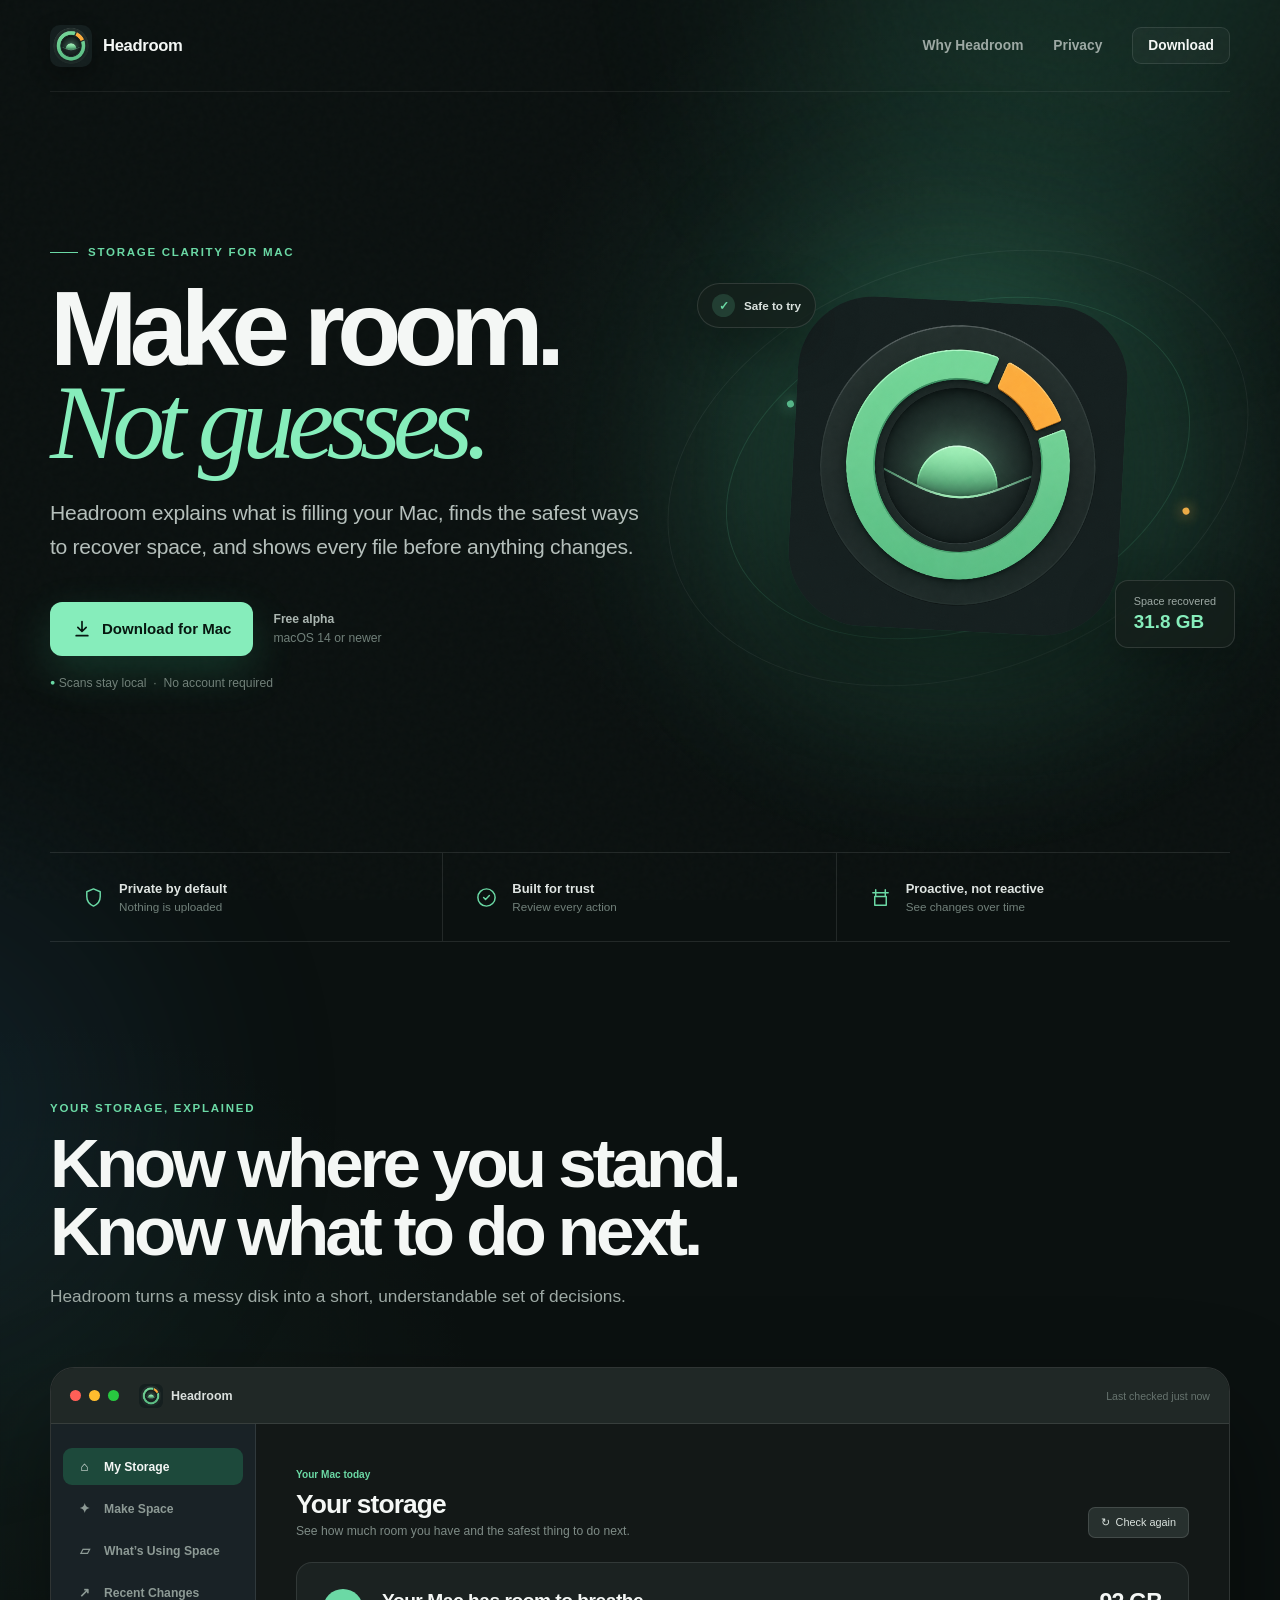
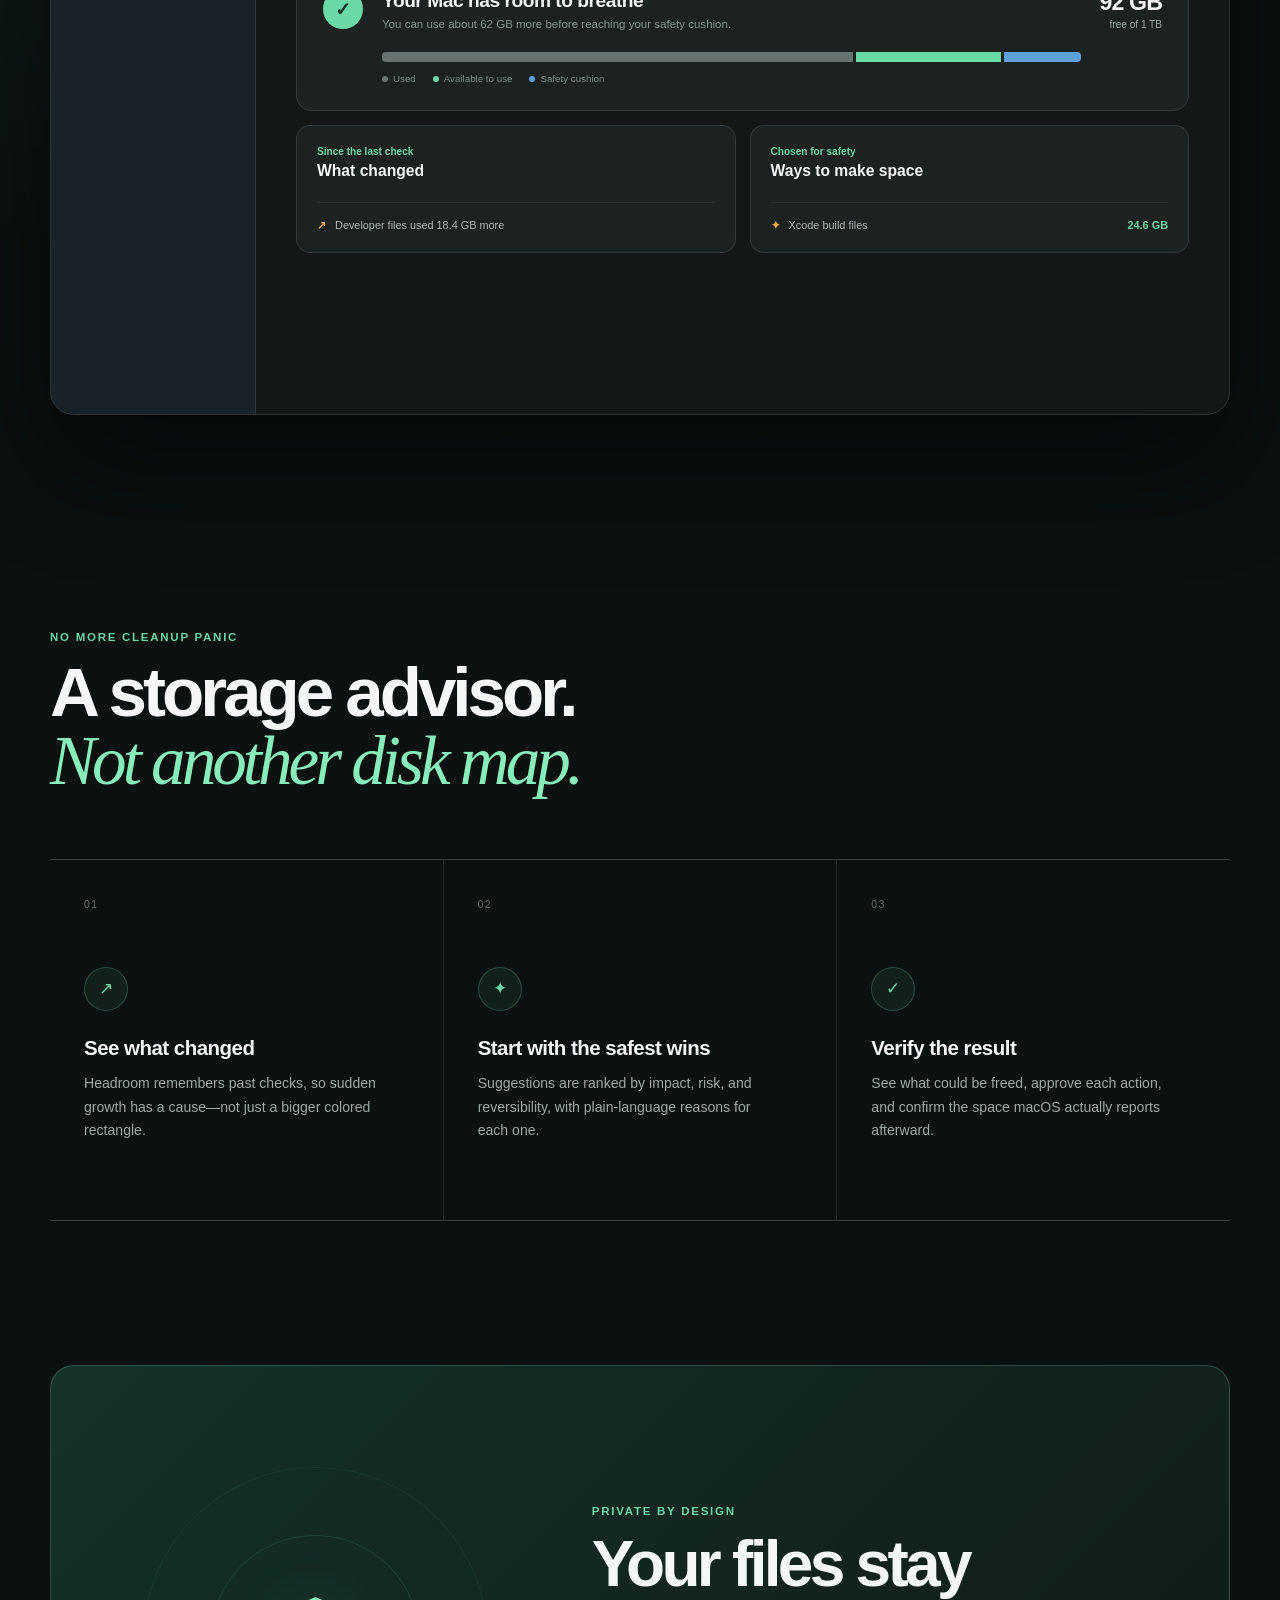
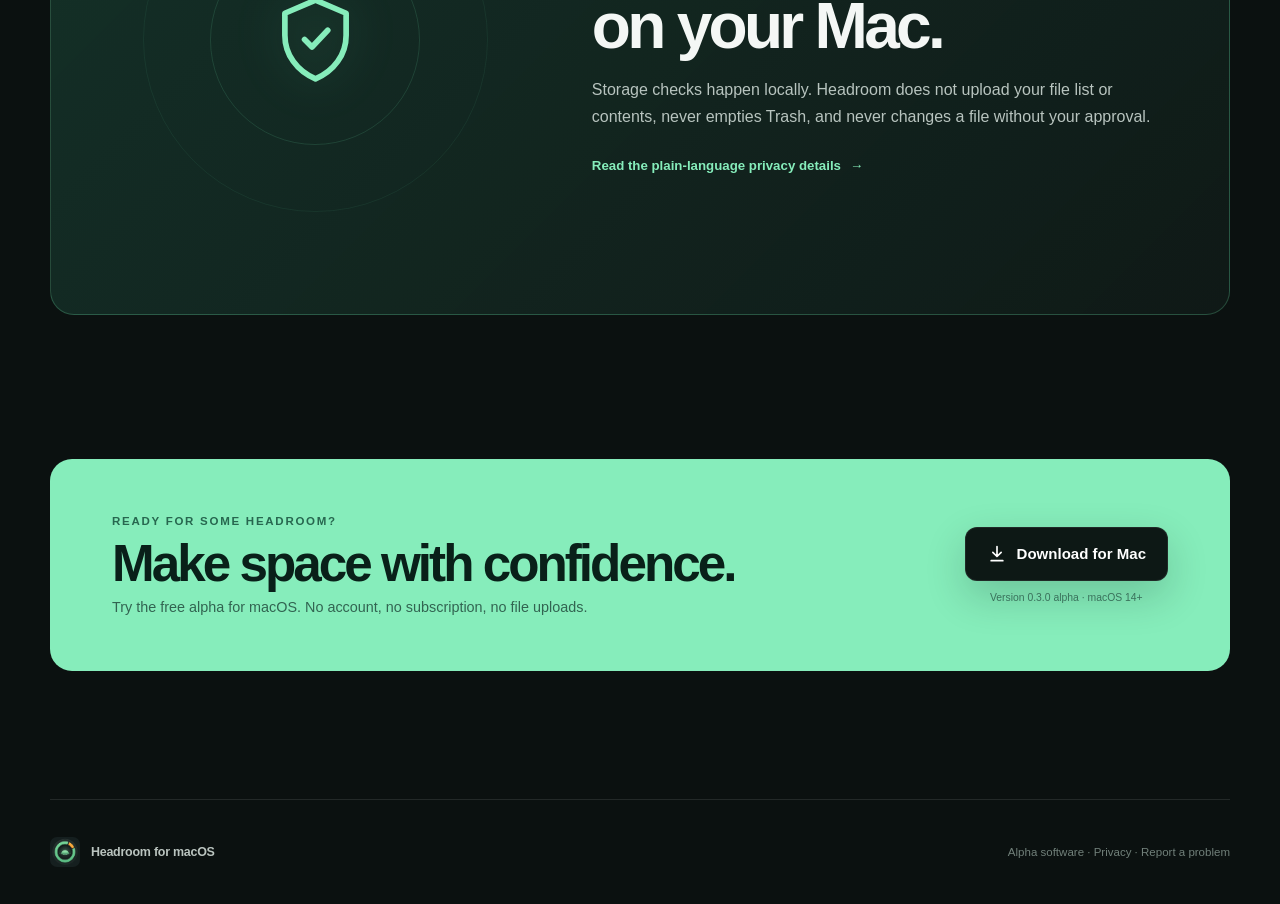
==== release-site/index.html @ cb161063 "Launch Headroom" ====
<!doctype html>
<html lang="en">
<head>
  <meta charset="utf-8">
  <meta name="viewport" content="width=device-width, initial-scale=1">
  <meta name="description" content="Headroom is a private, local-first Mac app that explains what is using your storage and helps you make room safely.">
  <meta name="theme-color" content="#0d1513">
  <meta property="og:title" content="Headroom for Mac — Make room without guessing">
  <meta property="og:description" content="Understand what changed, find the safest ways to recover space, and review every file before anything moves.">
  <meta property="og:image" content="app-icon.png">
  <meta property="og:type" content="website">
  <title>Headroom for Mac — Make room without guessing</title>
  <link rel="icon" href="app-icon.png">
  <link rel="apple-touch-icon" href="app-icon.png">
  <link rel="stylesheet" href="styles.css">
</head>
<body>
  <a class="skip-link" href="#main">Skip to content</a>
  <div class="ambient ambient-one" aria-hidden="true"></div>
  <div class="ambient ambient-two" aria-hidden="true"></div>
  <div class="grain" aria-hidden="true"></div>

  <header class="site-header">
    <a class="brand" href="./" aria-label="Headroom home">
      <img src="app-icon.png" width="42" height="42" alt="">
      <span>Headroom</span>
    </a>
    <nav aria-label="Main navigation">
      <a href="#why">Why Headroom</a>
      <a href="#privacy">Privacy</a>
      <a class="nav-download" href="#download">Download</a>
    </nav>
  </header>

  <main id="main">
    <section class="hero">
      <div class="hero-copy">
        <div class="eyebrow"><span></span> Storage clarity for Mac</div>
        <h1>Make room.<br><em>Not guesses.</em></h1>
        <p class="lede">Headroom explains what is filling your Mac, finds the safest ways to recover space, and shows every file before anything changes.</p>
        <div class="download-row">
          <a class="download-button" href="https://github.com/jacobmoncur/headroom/releases/latest/download/Headroom-0.3.0.dmg">
            <svg aria-hidden="true" viewBox="0 0 24 24"><path d="M12 3v12m0 0 5-5m-5 5-5-5M5 20h14"/></svg>
            Download for Mac
          </a>
          <div class="requirements"><strong>Free alpha</strong><br>macOS 14 or newer</div>
        </div>
        <p class="hero-note"><span aria-hidden="true">●</span> Scans stay local &nbsp;·&nbsp; No account required</p>
      </div>

      <div class="hero-art" aria-hidden="true">
        <div class="orbit orbit-one"></div>
        <div class="orbit orbit-two"></div>
        <div class="hero-icon-wrap">
          <div class="icon-glow"></div>
          <img src="app-icon.png" width="330" height="330" alt="">
        </div>
        <div class="floating-note note-space"><span>Space recovered</span><strong>31.8 GB</strong></div>
        <div class="floating-note note-safe"><i>✓</i><span>Safe to try</span></div>
      </div>
    </section>

    <section class="trust-strip" aria-label="Headroom principles">
      <p><svg aria-hidden="true" viewBox="0 0 24 24"><path d="M12 3 5 6v5c0 4.5 2.8 8.2 7 10 4.2-1.8 7-5.5 7-10V6l-7-3Z"/></svg><span><strong>Private by default</strong>Nothing is uploaded</span></p>
      <p><svg aria-hidden="true" viewBox="0 0 24 24"><path d="m9 12 2 2 4-4M12 3a9 9 0 1 0 0 18 9 9 0 0 0 0-18Z"/></svg><span><strong>Built for trust</strong>Review every action</span></p>
      <p><svg aria-hidden="true" viewBox="0 0 24 24"><path d="M4 7h16M7 4v6m10-6v6M6 11h12v9H6z"/></svg><span><strong>Proactive, not reactive</strong>See changes over time</span></p>
    </section>

    <section class="product-section" aria-labelledby="product-title">
      <div class="section-heading">
        <p class="tiny-label">YOUR STORAGE, EXPLAINED</p>
        <h2 id="product-title">Know where you stand.<br>Know what to do next.</h2>
        <p>Headroom turns a messy disk into a short, understandable set of decisions.</p>
      </div>

      <div class="product-stage" aria-label="Headroom storage summary example">
        <div class="window-chrome">
          <span class="traffic red"></span><span class="traffic yellow"></span><span class="traffic green"></span>
          <div class="window-title"><img src="app-icon.png" width="24" height="24" alt=""> Headroom</div>
          <span class="window-status">Last checked just now</span>
        </div>
        <div class="product-body">
          <aside>
            <div class="nav active"><span class="nav-icon">⌂</span><span>My Storage</span></div>
            <div class="nav"><span class="nav-icon">✦</span><span>Make Space</span></div>
            <div class="nav"><span class="nav-icon">▱</span><span>What’s Using Space</span></div>
            <div class="nav"><span class="nav-icon">↗</span><span>Recent Changes</span></div>
          </aside>
          <div class="app-content">
            <div class="app-heading">
              <div><span>Your Mac today</span><h3>Your storage</h3><p>See how much room you have and the safest thing to do next.</p></div>
              <button type="button" tabindex="-1">↻ &nbsp;Check again</button>
            </div>
            <div class="storage-card">
              <div class="status-mark">✓</div>
              <div class="storage-copy">
                <h4>Your Mac has room to breathe</h4>
                <p>You can use about 62 GB more before reaching your safety cushion.</p>
                <div class="storage-bar"><span class="used"></span><span class="available"></span><span class="reserve"></span></div>
                <div class="legend"><span><i></i> Used</span><span><i></i> Available to use</span><span><i></i> Safety cushion</span></div>
              </div>
              <div class="free-space"><strong>92 GB</strong><span>free of 1 TB</span></div>
            </div>
            <div class="mini-panels">
              <div><span>Since the last check</span><strong>What changed</strong><p><b>↗</b> Developer files used 18.4 GB more</p></div>
              <div><span>Chosen for safety</span><strong>Ways to make space</strong><p><b>✦</b> Xcode build files <em>24.6 GB</em></p></div>
            </div>
          </div>
        </div>
      </div>
    </section>

    <section class="why-section" id="why" aria-labelledby="why-title">
      <div class="why-intro">
        <p class="tiny-label">NO MORE CLEANUP PANIC</p>
        <h2 id="why-title">A storage advisor.<br><em>Not another disk map.</em></h2>
      </div>
      <div class="principles">
        <article><span class="step">01</span><div class="feature-icon">↗</div><h3>See what changed</h3><p>Headroom remembers past checks, so sudden growth has a cause—not just a bigger colored rectangle.</p></article>
        <article><span class="step">02</span><div class="feature-icon">✦</div><h3>Start with the safest wins</h3><p>Suggestions are ranked by impact, risk, and reversibility, with plain-language reasons for each one.</p></article>
        <article><span class="step">03</span><div class="feature-icon">✓</div><h3>Verify the result</h3><p>See what could be freed, approve each action, and confirm the space macOS actually reports afterward.</p></article>
      </div>
    </section>

    <section class="privacy-callout" id="privacy">
      <div class="privacy-visual" aria-hidden="true">
        <div class="privacy-ring ring-outer"></div><div class="privacy-ring ring-inner"></div>
        <svg viewBox="0 0 24 24"><path d="M12 3 5 6v5c0 4.5 2.8 8.2 7 10 4.2-1.8 7-5.5 7-10V6l-7-3Z"/><path d="m9.5 12 1.7 1.7 3.6-3.8"/></svg>
      </div>
      <div>
        <p class="tiny-label">PRIVATE BY DESIGN</p>
        <h2>Your files stay<br>on your Mac.</h2>
        <p>Storage checks happen locally. Headroom does not upload your file list or contents, never empties Trash, and never changes a file without your approval.</p>
        <a href="privacy.html">Read the plain-language privacy details <span>→</span></a>
      </div>
    </section>

    <section class="download-card" id="download">
      <div><p class="tiny-label">READY FOR SOME HEADROOM?</p><h2>Make space with confidence.</h2><p>Try the free alpha for macOS. No account, no subscription, no file uploads.</p></div>
      <div class="download-actions">
        <a class="download-button light" href="https://github.com/jacobmoncur/headroom/releases/latest/download/Headroom-0.3.0.dmg"><svg aria-hidden="true" viewBox="0 0 24 24"><path d="M12 3v12m0 0 5-5m-5 5-5-5M5 20h14"/></svg>Download for Mac</a>
        <span>Version 0.3.0 alpha · macOS 14+</span>
      </div>
    </section>
  </main>

  <footer>
    <a class="footer-brand" href="./"><img src="app-icon.png" width="30" height="30" alt="">Headroom for macOS</a>
    <span>Alpha software · <a href="privacy.html">Privacy</a> · <a href="https://github.com/jacobmoncur/headroom/issues">Report a problem</a></span>
  </footer>
</body>
</html>
---- release-site/styles.css ----
:root {
  color-scheme: dark;
  --ink: #f4f7f5;
  --muted: #9da9a4;
  --quiet: #71807a;
  --deep: #0b1110;
  --panel: #1b2221;
  --line: rgba(255, 255, 255, .1);
  --mint: #6bd9a5;
  --mint-bright: #86edbb;
  --mint-deep: #1d493b;
  --amber: #ffad42;
  --blue: #5d9fd8;
  --serif: "Iowan Old Style", "Baskerville", "Times New Roman", serif;
  --rounded: ui-rounded, "SF Pro Rounded", "Avenir Next", sans-serif;
}

* { box-sizing: border-box; }
html { scroll-behavior: smooth; }
body {
  margin: 0;
  min-height: 100vh;
  overflow-x: hidden;
  background: radial-gradient(circle at 74% 10%, rgba(40,91,75,.38), transparent 28rem), radial-gradient(circle at 5% 35%, rgba(44,84,72,.16), transparent 26rem), var(--deep);
  color: var(--ink);
  font-family: var(--rounded);
  -webkit-font-smoothing: antialiased;
}
a { color: inherit; }
button { font: inherit; }
.skip-link { position: fixed; top: -80px; left: 20px; z-index: 100; padding: 11px 16px; border-radius: 8px; background: var(--mint); color: #071510; text-decoration: none; font-weight: 750; }
.skip-link:focus { top: 16px; }
.ambient { position: fixed; z-index: -2; border-radius: 50%; filter: blur(120px); opacity: .13; }
.ambient-one { width: 36rem; height: 36rem; background: #55dfa8; top: -21rem; right: -5rem; }
.ambient-two { width: 30rem; height: 30rem; background: #367fb5; left: -21rem; top: 54rem; }
.grain { position: fixed; inset: 0; z-index: -1; pointer-events: none; opacity: .035; background-image: url("data:image/svg+xml,%3Csvg viewBox='0 0 180 180' xmlns='http://www.w3.org/2000/svg'%3E%3Cfilter id='n'%3E%3CfeTurbulence type='fractalNoise' baseFrequency='.9' numOctaves='4' stitchTiles='stitch'/%3E%3C/filter%3E%3Crect width='100%25' height='100%25' filter='url(%23n)' opacity='.55'/%3E%3C/svg%3E"); }

.site-header, main, footer { width: min(1180px, calc(100% - 48px)); margin-inline: auto; }
.site-header { height: 92px; display: flex; align-items: center; justify-content: space-between; border-bottom: 1px solid rgba(255,255,255,.07); }
.brand, .footer-brand { display: flex; align-items: center; gap: 11px; text-decoration: none; font-size: 1.04rem; font-weight: 760; letter-spacing: -.02em; }
.brand img { border-radius: 10px; box-shadow: 0 8px 22px rgba(0,0,0,.3); }
.site-header nav { display: flex; align-items: center; gap: 30px; }
.site-header nav a { color: var(--muted); text-decoration: none; font-size: .86rem; font-weight: 650; transition: color .2s ease; }
.site-header nav a:hover { color: var(--ink); }
.site-header .nav-download { padding: 10px 15px; border: 1px solid var(--line); border-radius: 9px; color: var(--ink); background: rgba(255,255,255,.035); }

.hero { min-height: 760px; display: grid; grid-template-columns: minmax(0,1.04fr) minmax(380px,.96fr); gap: 44px; align-items: center; padding: 6.5rem 0 7rem; }
.hero-copy { position: relative; z-index: 2; animation: rise .85s cubic-bezier(.2,.7,.2,1) both; }
.eyebrow, .tiny-label { margin: 0; color: var(--mint); font-size: .72rem; letter-spacing: .15em; font-weight: 800; text-transform: uppercase; }
.eyebrow { display: flex; align-items: center; gap: 10px; }
.eyebrow span { width: 28px; height: 1px; background: var(--mint); }
h1 { max-width: 710px; margin: 25px 0 27px; font-size: clamp(4.4rem,8.2vw,7.25rem); line-height: .88; letter-spacing: -.072em; }
h1 em, .why-intro h2 em { color: var(--mint-bright); font-family: var(--serif); font-weight: 400; }
.lede { max-width: 655px; margin: 0; color: #b5bfbb; font-size: clamp(1.08rem,1.8vw,1.32rem); line-height: 1.6; letter-spacing: -.014em; }
.download-row { display: flex; align-items: center; gap: 20px; margin-top: 38px; }
.download-button { display: inline-flex; align-items: center; justify-content: center; gap: 10px; min-height: 54px; padding: 0 21px; border: 1px solid transparent; border-radius: 12px; background: var(--mint-bright); color: #071710; text-decoration: none; font-size: .94rem; font-weight: 790; box-shadow: 0 16px 44px rgba(63,214,151,.18); transition: transform .2s ease, box-shadow .2s ease, background-color .2s ease; }
.download-button:hover { transform: translateY(-2px); background: #9af4c8; box-shadow: 0 22px 52px rgba(63,214,151,.27); }
.download-button:focus-visible, .site-header a:focus-visible, footer a:focus-visible { outline: 3px solid rgba(134,237,187,.45); outline-offset: 4px; }
.download-button svg { width: 20px; fill: none; stroke: currentColor; stroke-width: 2; stroke-linecap: round; stroke-linejoin: round; }
.requirements { color: var(--quiet); font-size: .76rem; line-height: 1.55; }
.requirements strong { color: #abb6b1; font-weight: 700; }
.hero-note { margin: 20px 0 0; color: #718079; font-size: .76rem; }
.hero-note span { color: var(--mint); font-size: .55rem; vertical-align: 2px; }

.hero-art { position: relative; min-height: 520px; display: grid; place-items: center; animation: fade .9s .16s ease both; }
.hero-icon-wrap { position: relative; z-index: 2; width: min(330px,68%); aspect-ratio: 1; }
.hero-icon-wrap img { position: relative; z-index: 2; width: 100%; height: 100%; border-radius: 23%; box-shadow: 0 44px 90px rgba(0,0,0,.45); transform: rotate(3deg); }
.icon-glow { position: absolute; inset: 10%; border-radius: 50%; background: rgba(90,225,167,.28); filter: blur(65px); transform: scale(1.45); }
.orbit { position: absolute; border: 1px solid rgba(108,218,167,.15); border-radius: 50%; transform: rotate(-20deg); }
.orbit-one { width: 480px; height: 320px; }.orbit-two { width: 600px; height: 410px; border-color: rgba(255,255,255,.06); }
.orbit::after { content: ""; position: absolute; width: 7px; height: 7px; border-radius: 50%; background: var(--mint); box-shadow: 0 0 14px var(--mint); }
.orbit-one::after { top: 12%; left: 21%; }.orbit-two::after { right: 16%; bottom: 20%; background: var(--amber); box-shadow: 0 0 14px var(--amber); }
.floating-note { position: absolute; z-index: 3; border: 1px solid rgba(255,255,255,.12); background: rgba(21,31,28,.82); box-shadow: 0 18px 48px rgba(0,0,0,.32); backdrop-filter: blur(14px); }
.note-space { right: -5px; bottom: 80px; display: flex; flex-direction: column; gap: 4px; padding: 14px 18px; border-radius: 13px; }
.note-space span { color: var(--muted); font-size: .68rem; }.note-space strong { color: var(--mint-bright); font-size: 1.18rem; }
.note-safe { top: 75px; left: 12px; display: flex; align-items: center; gap: 9px; padding: 10px 14px; border-radius: 999px; color: #dbe3df; font-size: .73rem; font-weight: 700; }
.note-safe i { width: 23px; height: 23px; display: grid; place-items: center; border-radius: 50%; background: rgba(107,217,165,.17); color: var(--mint); font-style: normal; }

.trust-strip { display: grid; grid-template-columns: repeat(3,1fr); border-block: 1px solid var(--line); }
.trust-strip p { margin: 0; padding: 28px 32px; display: flex; align-items: center; gap: 14px; border-right: 1px solid var(--line); }
.trust-strip p:last-child { border-right: 0; }
.trust-strip svg { width: 23px; flex: 0 0 auto; fill: none; stroke: var(--mint); stroke-width: 1.55; stroke-linecap: round; stroke-linejoin: round; }
.trust-strip span { display: flex; flex-direction: column; gap: 4px; color: var(--quiet); font-size: .73rem; }.trust-strip strong { color: #dfe5e2; font-size: .81rem; }

.product-section { padding: 10rem 0 6.5rem; }
.section-heading { max-width: 780px; margin-bottom: 56px; }
.section-heading h2, .why-intro h2, .privacy-callout h2, .download-card h2 { margin: 16px 0 18px; font-size: clamp(2.65rem,5.4vw,5rem); line-height: .98; letter-spacing: -.058em; }
.section-heading > p:last-child { max-width: 580px; margin: 0; color: var(--muted); font-size: 1.08rem; line-height: 1.6; }
.product-stage { overflow: hidden; border: 1px solid rgba(255,255,255,.13); border-radius: 24px; background: #111716; box-shadow: 0 50px 110px rgba(0,0,0,.46); }
.window-chrome { height: 56px; display: flex; align-items: center; padding: 0 19px; gap: 8px; background: #202826; border-bottom: 1px solid var(--line); }
.traffic { width: 11px; height: 11px; border-radius: 50%; }.red { background: #ff5f57; }.yellow { background: #febc2e; }.green { background: #28c840; }
.window-title { margin-left: 12px; display: flex; align-items: center; gap: 8px; color: #d9dfdc; font-size: .78rem; font-weight: 700; }.window-title img { border-radius: 6px; }
.window-status { margin-left: auto; color: #66736e; font-size: .66rem; }
.product-body { min-height: 590px; display: grid; grid-template-columns: 205px 1fr; }
aside { padding: 24px 12px; background: #192226; border-right: 1px solid var(--line); }
.nav { display: flex; align-items: center; gap: 11px; padding: 11px 13px; margin-bottom: 5px; border-radius: 9px; color: #8d9a95; font-size: .76rem; font-weight: 650; }
.nav-icon { width: 17px; text-align: center; font-size: .83rem; }.nav.active { background: var(--mint-deep); color: var(--ink); }
.app-content { padding: 40px; background: #131817; }
.app-heading { display: flex; align-items: flex-end; justify-content: space-between; gap: 24px; margin-bottom: 24px; }
.app-heading span, .mini-panels span { color: var(--mint); font-size: .63rem; font-weight: 750; }
.app-heading h3 { margin: 7px 0 4px; font-size: 1.65rem; letter-spacing: -.035em; }.app-heading p { margin: 0; color: #7e8b86; font-size: .76rem; }
.app-heading button { padding: 8px 12px; border: 1px solid rgba(255,255,255,.13); border-radius: 7px; background: #27302e; color: #d9e1dd; font-size: .68rem; }
.storage-card { padding: 26px; display: grid; grid-template-columns: auto 1fr auto; gap: 19px; border: 1px solid var(--line); border-radius: 16px; background: var(--panel); }
.status-mark { width: 40px; height: 40px; display: grid; place-items: center; border-radius: 50%; background: var(--mint); color: #123428; font-size: 1.2rem; font-weight: 900; }
.storage-copy h4 { margin: 1px 0 6px; font-size: 1.2rem; letter-spacing: -.025em; }.storage-copy p { color: #87938e; margin: 0; font-size: .72rem; }
.free-space { text-align: right; display: flex; flex-direction: column; gap: 3px; }.free-space strong { font-size: 1.45rem; letter-spacing: -.04em; }.free-space span { color: var(--muted); font-size: .63rem; }
.storage-bar { display: flex; gap: 3px; height: 10px; margin: 22px 0 11px; overflow: hidden; border-radius: 4px; }.storage-bar span { display: block; }
.used { width: 68%; background: #68726e; }.available { width: 21%; background: var(--mint); }.reserve { width: 11%; background: var(--blue); }
.legend { display: flex; flex-wrap: wrap; gap: 17px; color: #7d8984; font-size: .61rem; }.legend span { display: flex; align-items: center; gap: 5px; }.legend i { width: 6px; height: 6px; border-radius: 50%; background: #68726e; }.legend span:nth-child(2) i { background: var(--mint); }.legend span:nth-child(3) i { background: var(--blue); }
.mini-panels { display: grid; grid-template-columns: 1fr 1fr; gap: 14px; margin-top: 14px; }.mini-panels > div { min-height: 128px; display: flex; flex-direction: column; padding: 20px; border: 1px solid var(--line); border-radius: 14px; background: var(--panel); }
.mini-panels strong { margin-top: 5px; font-size: .98rem; }.mini-panels p { margin: auto 0 0; padding-top: 16px; border-top: 1px solid rgba(255,255,255,.07); color: #aeb7b3; font-size: .68rem; }.mini-panels p b { margin-right: 6px; color: var(--amber); }.mini-panels p em { float: right; color: var(--mint); font-style: normal; font-weight: 700; }

.why-section { padding: 7rem 0 9rem; }.why-intro { max-width: 900px; margin-bottom: 64px; }
.principles { display: grid; grid-template-columns: repeat(3,1fr); gap: 1px; background: var(--line); border-block: 1px solid var(--line); }
.principles article { min-height: 360px; padding: 34px; background: var(--deep); }.step { color: #5f6c67; font-size: .65rem; letter-spacing: .14em; }
.feature-icon { width: 44px; height: 44px; display: grid; place-items: center; margin-top: 55px; border: 1px solid rgba(107,217,165,.25); border-radius: 50%; background: rgba(107,217,165,.08); color: var(--mint); font-size: 1.05rem; }
.principles h3 { margin: 25px 0 12px; font-size: 1.28rem; letter-spacing: -.025em; }.principles p { max-width: 300px; margin: 0; color: var(--muted); font-size: .88rem; line-height: 1.7; }

.privacy-callout { min-height: 550px; margin-bottom: 9rem; padding: 68px 78px; display: grid; grid-template-columns: .8fr 1.2fr; gap: 90px; align-items: center; overflow: hidden; border: 1px solid rgba(107,217,165,.25); border-radius: 24px; background: linear-gradient(135deg,rgba(27,70,56,.62),rgba(17,28,25,.78)); }
.privacy-visual { position: relative; min-height: 330px; display: grid; place-items: center; }.privacy-visual svg { z-index: 2; width: 105px; fill: none; stroke: var(--mint-bright); stroke-width: 1.3; stroke-linecap: round; stroke-linejoin: round; filter: drop-shadow(0 0 24px rgba(107,217,165,.24)); }
.privacy-ring { position: absolute; border-radius: 50%; border: 1px solid rgba(107,217,165,.15); }.ring-inner { width: 210px; height: 210px; }.ring-outer { width: 345px; height: 345px; border-color: rgba(107,217,165,.08); }
.privacy-callout h2 { font-size: clamp(3rem,5vw,4.7rem); }.privacy-callout div > p:not(.tiny-label) { max-width: 565px; margin: 0; color: #b8c4bf; font-size: 1rem; line-height: 1.7; }
.privacy-callout a { display: inline-flex; gap: 9px; margin-top: 28px; color: var(--mint-bright); text-decoration: none; font-size: .83rem; font-weight: 700; }.privacy-callout a span { transition: transform .2s ease; }.privacy-callout a:hover span { transform: translateX(3px); }

.download-card { margin-bottom: 8rem; padding: 56px 62px; display: grid; grid-template-columns: 1fr auto; gap: 55px; align-items: center; border-radius: 22px; background: var(--mint-bright); color: #092019; }
.download-card .tiny-label { color: #27674f; }.download-card h2 { margin: 12px 0 10px; font-size: clamp(2.4rem,4vw,3.65rem); }.download-card p:last-child { margin: 0; color: #326451; font-size: .9rem; }
.download-actions { display: flex; flex-direction: column; align-items: center; gap: 11px; }.download-button.light { border-color: rgba(255,255,255,.08); background: #0d1815; color: white; box-shadow: 0 15px 40px rgba(8,35,25,.2); }.download-button.light:hover { background: #15241f; }.download-actions > span { color: #3a715b; font-size: .65rem; }

footer { min-height: 105px; display: flex; align-items: center; justify-content: space-between; gap: 30px; border-top: 1px solid var(--line); color: var(--quiet); font-size: .72rem; }
.footer-brand { color: #bac4bf; font-size: .78rem; }.footer-brand img { border-radius: 7px; } footer a { text-decoration: none; } footer span a:hover { color: var(--ink); }

.privacy-page-hero { min-height: auto; display: block; max-width: 860px; padding: 8rem 0 4rem; }.privacy-page-hero h1 { font-size: clamp(3.5rem,7vw,6rem); }
.privacy-copy { display: block; max-width: 880px; min-height: 0; padding: 54px; }.privacy-copy h2 { margin: 34px 0 10px; font-size: 1.6rem; letter-spacing: -.03em; }.privacy-copy h2:first-child { margin-top: 0; }.privacy-copy > p { margin: 0; color: #b8c4bf; line-height: 1.72; }

@keyframes rise { from { opacity: 0; transform: translateY(18px); } to { opacity: 1; transform: none; } }
@keyframes fade { from { opacity: 0; transform: scale(.97); } to { opacity: 1; transform: none; } }

@media (max-width: 900px) {
  .hero { min-height: auto; grid-template-columns: 1fr; padding: 5.5rem 0 4rem; }.hero-copy { max-width: 720px; }.hero-art { min-height: 440px; }
  .trust-strip { grid-template-columns: 1fr; }.trust-strip p { border-right: 0; border-bottom: 1px solid var(--line); }.trust-strip p:last-child { border-bottom: 0; }
  .product-section { padding-top: 7rem; }.product-body { grid-template-columns: 1fr; min-height: auto; } aside { display: none; }
  .principles { grid-template-columns: 1fr; }.principles article { min-height: 290px; }.feature-icon { margin-top: 34px; }
  .privacy-callout { grid-template-columns: 1fr; gap: 25px; padding: 60px; }.privacy-visual { min-height: 270px; }.ring-outer { width: 290px; height: 290px; }
  .download-card { grid-template-columns: 1fr; }.download-actions { align-items: flex-start; }
}

@media (max-width: 620px) {
  .site-header, main, footer { width: calc(100% - 28px); }.site-header { height: 76px; }.site-header nav { display: none; }.brand img { width: 36px; height: 36px; }
  main { overflow: hidden; }.hero, .hero-copy { width: 100%; min-width: 0; max-width: 100%; }.hero { gap: 20px; padding-top: 4.5rem; } h1 { font-size: clamp(3.2rem,14vw,4rem); letter-spacing: -.06em; }.lede { max-width: 100%; font-size: 1rem; }.download-row { width: 100%; align-items: stretch; flex-direction: column; gap: 13px; }.download-button { width: 100%; max-width: 100%; }
  .hero-art { min-height: 350px; }.hero-icon-wrap { width: 235px; }.orbit-one { width: 330px; height: 225px; }.orbit-two { width: 410px; height: 280px; }.note-safe { top: 45px; left: -3px; }.note-space { right: -4px; bottom: 38px; }
  .trust-strip p { padding: 23px 18px; }.section-heading h2, .why-intro h2 { font-size: 2.75rem; }.product-section { padding-bottom: 3.5rem; }.section-heading { margin-bottom: 32px; }.product-stage { border-radius: 15px; }
  .window-chrome { height: 46px; }.window-status { display: none; }.app-content { padding: 18px; }.app-heading { align-items: flex-start; }.app-heading button { display: none; }.storage-card { grid-template-columns: auto 1fr; padding: 18px; }.free-space { grid-column: 2; text-align: left; }.legend { gap: 8px 12px; }.mini-panels { grid-template-columns: 1fr; }.mini-panels > div { min-height: 118px; }
  .why-section { padding: 5.5rem 0; }.why-intro { margin-bottom: 36px; }.principles article { padding: 28px; }
  .privacy-callout { min-height: auto; margin-bottom: 5.5rem; padding: 42px 25px; }.privacy-visual { min-height: 210px; }.privacy-visual svg { width: 74px; }.ring-inner { width: 150px; height: 150px; }.ring-outer { width: 220px; height: 220px; }.privacy-callout h2 { font-size: 2.85rem; }
  .download-card { margin-bottom: 5.5rem; padding: 38px 25px; gap: 30px; }.download-card h2 { font-size: 2.55rem; }.download-actions { align-items: stretch; }.download-actions > span { text-align: center; }
  .privacy-page-hero { padding-top: 5rem; }.privacy-copy { padding: 32px 24px; }
  footer { padding: 28px 0; align-items: flex-start; flex-direction: column; } footer > span { line-height: 1.8; }
}

@media (prefers-reduced-motion: reduce) { * { scroll-behavior: auto !important; animation: none !important; transition: none !important; } }
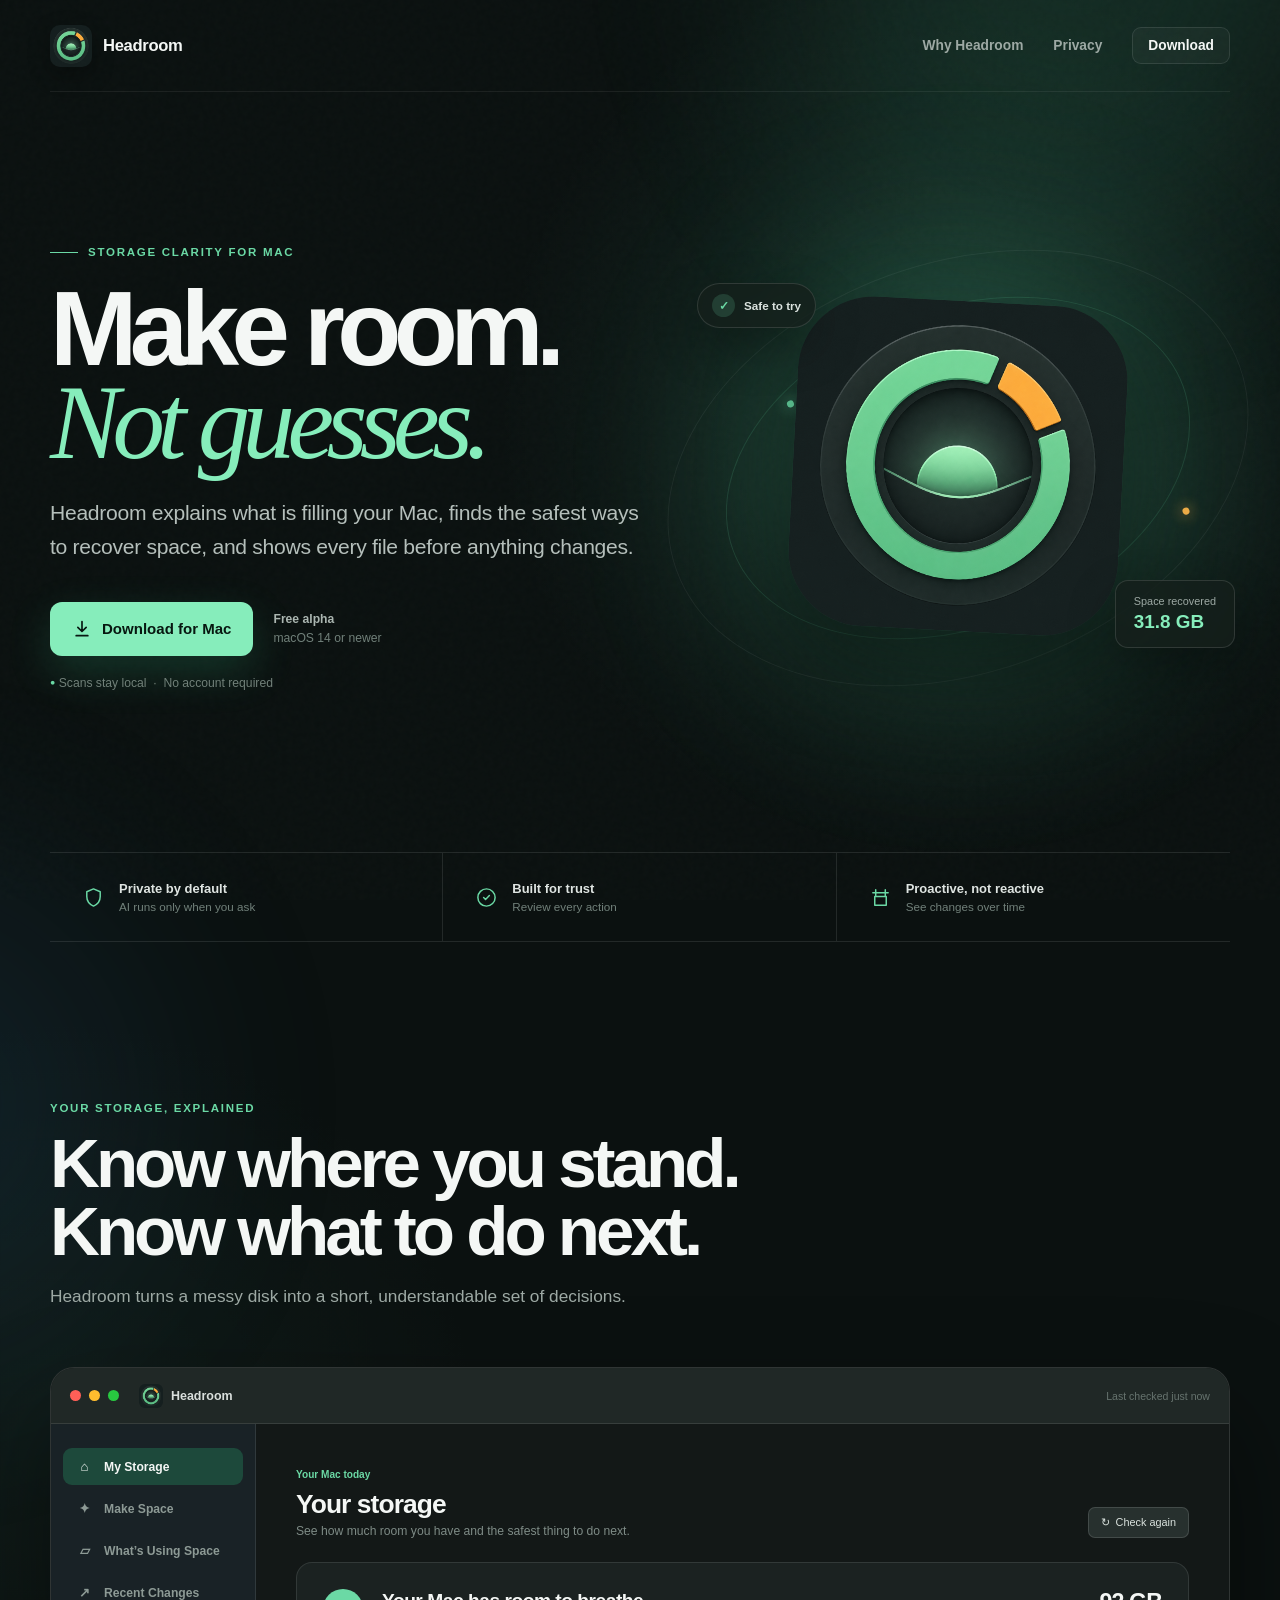
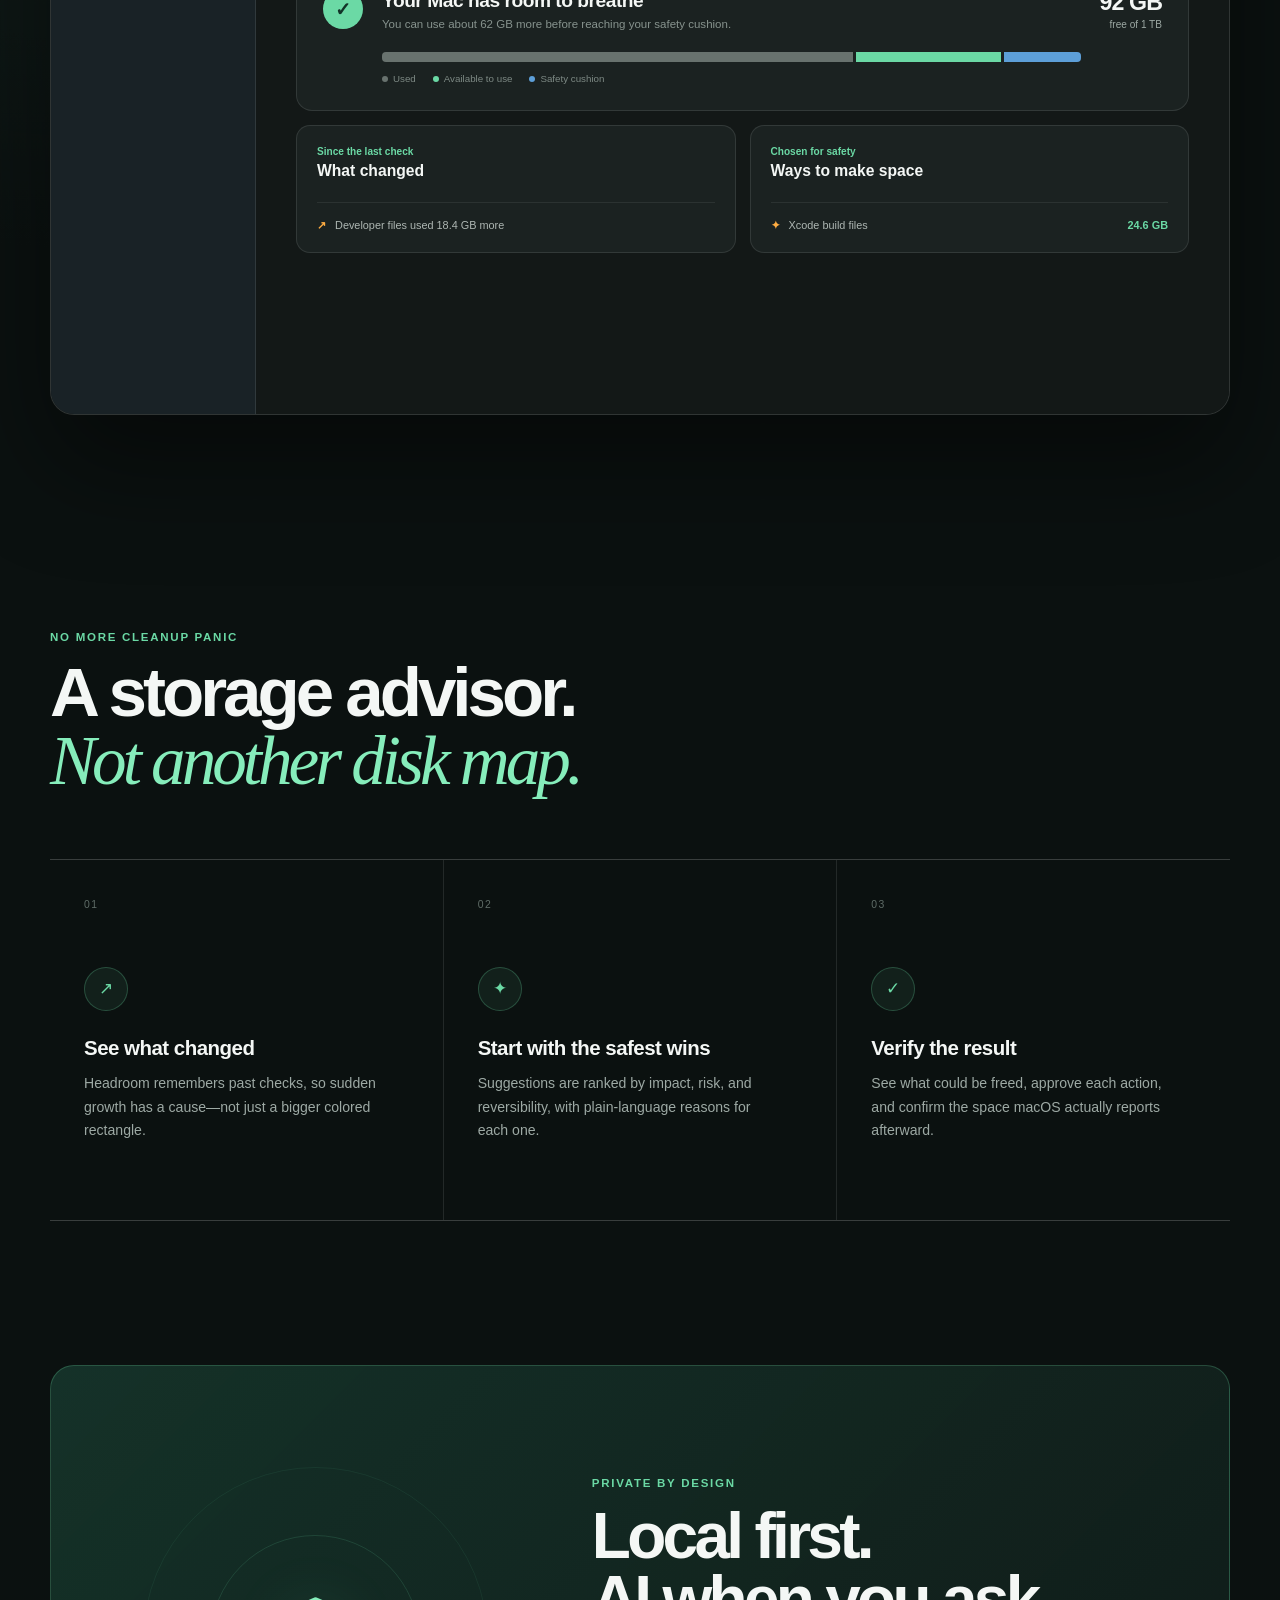
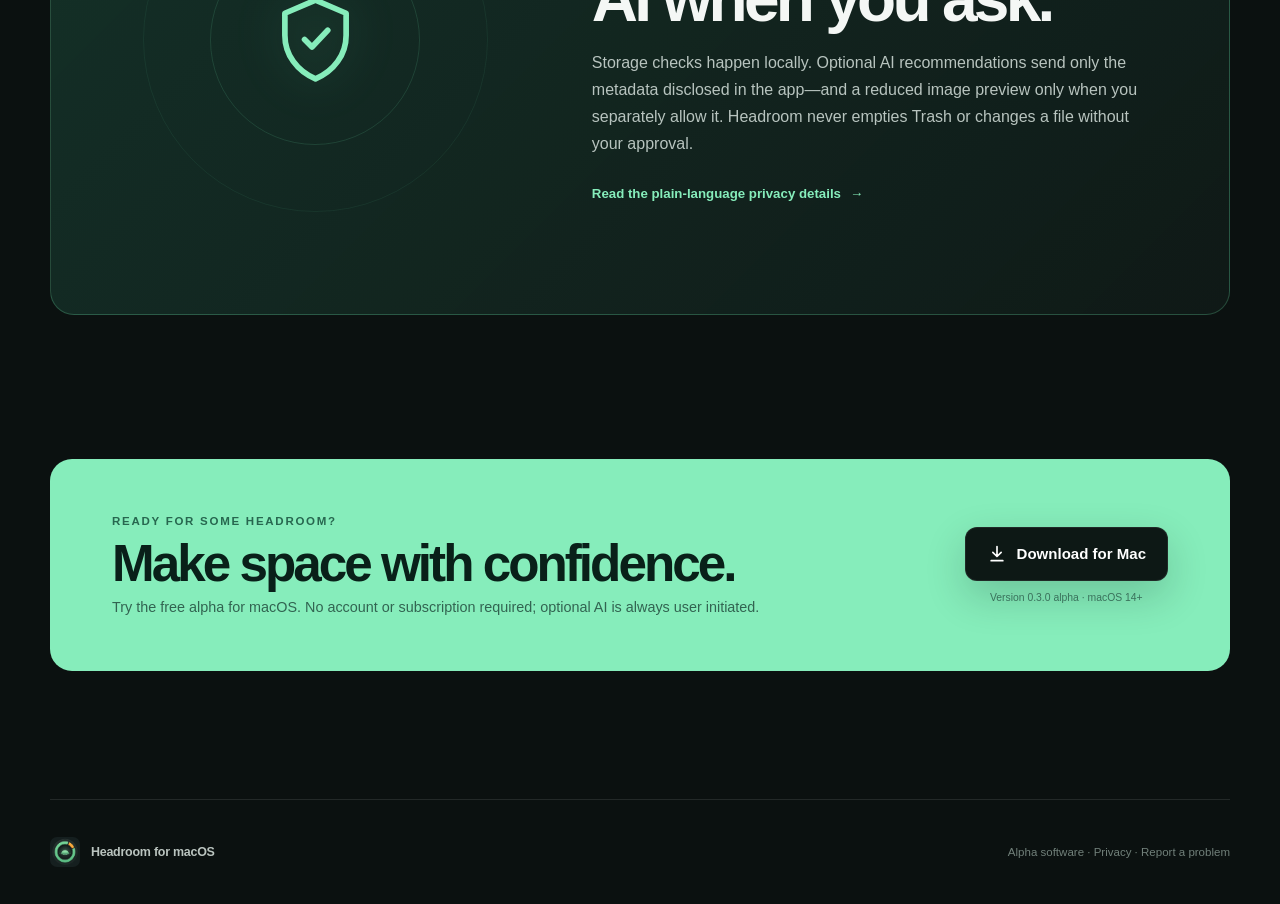
==== commit a1b30f93: "Add AI file decisions and organization" ====
--- a/release-site/index.html
+++ b/release-site/index.html
@@ -61,7 +61,7 @@
     </section>
 
     <section class="trust-strip" aria-label="Headroom principles">
-      <p><svg aria-hidden="true" viewBox="0 0 24 24"><path d="M12 3 5 6v5c0 4.5 2.8 8.2 7 10 4.2-1.8 7-5.5 7-10V6l-7-3Z"/></svg><span><strong>Private by default</strong>Nothing is uploaded</span></p>
+      <p><svg aria-hidden="true" viewBox="0 0 24 24"><path d="M12 3 5 6v5c0 4.5 2.8 8.2 7 10 4.2-1.8 7-5.5 7-10V6l-7-3Z"/></svg><span><strong>Private by default</strong>AI runs only when you ask</span></p>
       <p><svg aria-hidden="true" viewBox="0 0 24 24"><path d="m9 12 2 2 4-4M12 3a9 9 0 1 0 0 18 9 9 0 0 0 0-18Z"/></svg><span><strong>Built for trust</strong>Review every action</span></p>
       <p><svg aria-hidden="true" viewBox="0 0 24 24"><path d="M4 7h16M7 4v6m10-6v6M6 11h12v9H6z"/></svg><span><strong>Proactive, not reactive</strong>See changes over time</span></p>
     </section>
@@ -129,14 +129,14 @@
       </div>
       <div>
         <p class="tiny-label">PRIVATE BY DESIGN</p>
-        <h2>Your files stay<br>on your Mac.</h2>
-        <p>Storage checks happen locally. Headroom does not upload your file list or contents, never empties Trash, and never changes a file without your approval.</p>
+        <h2>Local first.<br>AI when you ask.</h2>
+        <p>Storage checks happen locally. Optional AI recommendations send only the metadata disclosed in the app—and a reduced image preview only when you separately allow it. Headroom never empties Trash or changes a file without your approval.</p>
         <a href="privacy.html">Read the plain-language privacy details <span>→</span></a>
       </div>
     </section>
 
     <section class="download-card" id="download">
-      <div><p class="tiny-label">READY FOR SOME HEADROOM?</p><h2>Make space with confidence.</h2><p>Try the free alpha for macOS. No account, no subscription, no file uploads.</p></div>
+      <div><p class="tiny-label">READY FOR SOME HEADROOM?</p><h2>Make space with confidence.</h2><p>Try the free alpha for macOS. No account or subscription required; optional AI is always user initiated.</p></div>
       <div class="download-actions">
         <a class="download-button light" href="https://github.com/jacobmoncur/headroom/releases/latest/download/Headroom-0.3.0.dmg"><svg aria-hidden="true" viewBox="0 0 24 24"><path d="M12 3v12m0 0 5-5m-5 5-5-5M5 20h14"/></svg>Download for Mac</a>
         <span>Version 0.3.0 alpha · macOS 14+</span>
